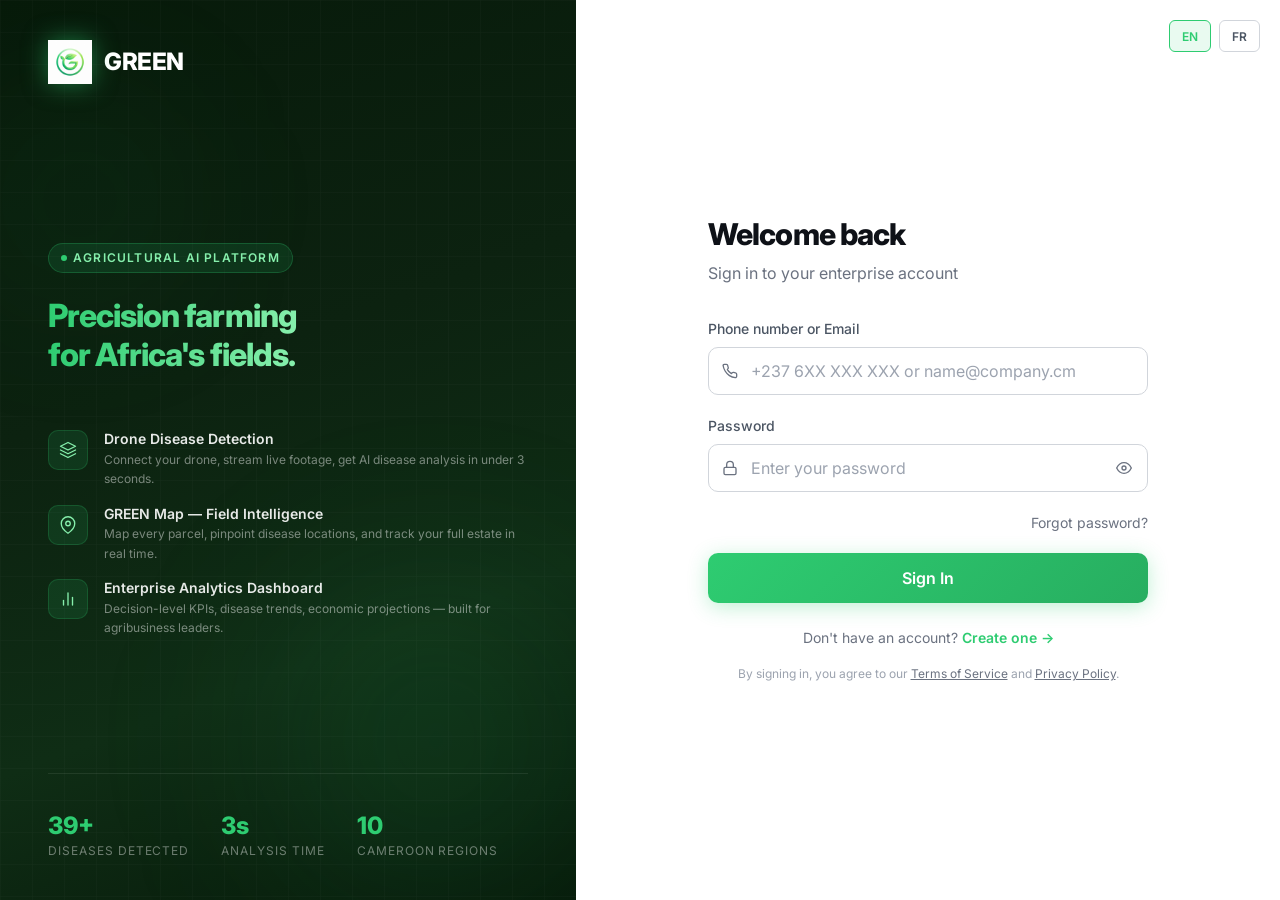
==== frontend/index.html @ cfe9265a "initial clean commit" ====
<!DOCTYPE html>
<html lang="en" data-theme="dark">
<!--
  GREEN App — Login Page
  Entry point of the platform. Users sign in with phone/email + password.
  Theme is applied immediately (before render) via utils.js to prevent flash.
-->
<head>
  <meta charset="UTF-8" />
  <meta name="viewport" content="width=device-width, initial-scale=1.0" />
  <title>GREEN — Sign In</title>
  <meta name="description" content="Sign in to GREEN, the agricultural intelligence platform for Cameroonian agribusiness." />

  <!-- Favicon (using the logo) -->
  <link rel="icon" type="image/jpeg" href="assets/logo.jpeg" />

  <!-- Google Fonts: Inter -->
  <link rel="preconnect" href="https://fonts.googleapis.com" />
  <link rel="preconnect" href="https://fonts.gstatic.com" crossorigin />
  <link href="https://fonts.googleapis.com/css2?family=Inter:wght@300;400;500;600;700;800&display=swap" rel="stylesheet" />

  <!-- Stylesheets (order matters) -->
  <link rel="stylesheet" href="css/variables.css" />
  <link rel="stylesheet" href="css/main.css" />
  <link rel="stylesheet" href="css/auth.css" />

  <!-- Apply theme before DOM renders to avoid flash of wrong theme -->
  <script>
    (function () {
      const saved = localStorage.getItem('green_theme');
      const prefersDark = window.matchMedia('(prefers-color-scheme: dark)').matches;
      const theme = saved || (prefersDark ? 'dark' : 'light');
      document.documentElement.setAttribute('data-theme', theme);
    })();
  </script>
</head>

<body>
  <div class="auth-page">

    <!-- Language Selector (Top Right) -->
    <div style="position: fixed; top: 20px; right: 20px; z-index: 100; display: flex; gap: 8px;">
      <button class="lang-btn-login active" id="langEnLogin" onclick="switchLoginLang('en')">EN</button>
      <button class="lang-btn-login" id="langFrLogin" onclick="switchLoginLang('fr')">FR</button>
    </div>

    <!-- Add this CSS for language buttons on login -->
    <style>
      .lang-btn-login {
        height: 32px;
        padding: 0 12px;
        border-radius: 6px;
        border: 1.5px solid var(--border-default);
        background: transparent;
        font-size: 12px;
        font-weight: 600;
        color: var(--text-secondary);
        font-family: var(--font-sans);
        cursor: pointer;
        transition: all 200ms ease-out;
      }
      .lang-btn-login:hover { border-color: var(--brand-primary); color: var(--brand-primary); }
      .lang-btn-login.active {
        border-color: var(--brand-primary);
        background: rgba(46, 204, 113, 0.1);
        color: var(--brand-primary);
      }
    </style>

    <!-- =========================================================
         LEFT PANEL — Branding & Value Proposition
         ========================================================= -->
    <aside class="auth-left" aria-hidden="true">
      <!-- Subtle grid pattern overlay -->
      <div class="auth-left-pattern"></div>

      <div class="auth-left-content">
        <!-- Logo -->
        <div class="auth-logo">
          <img src="assets/logo.jpeg" alt="GREEN Logo" />
          <span class="auth-logo-name" data-i18n="app.name">GREEN</span>
        </div>

        <!-- Headline section -->
        <div class="auth-headline">
          <!-- "AI Platform" pill tag -->
          <div class="auth-tag">
            <span class="auth-tag-dot"></span>
            <span data-i18n="auth.ai_platform">Agricultural AI Platform</span>
          </div>

          <h1 class="auth-title">
            <span data-i18n="auth.precision_farming">Precision farming</span><br />
            <span data-i18n="auth.for_africas_fields">for Africa's fields.</span>
          </h1>

          <p class="auth-subtitle" data-i18n="auth.monitor_crops">
          <!-- Feature list -->
          <div class="auth-features">
            <!-- Feature 1 -->
            <div class="auth-feature">
              <div class="auth-feature-icon">
                <!-- Drone icon -->
                <svg width="18" height="18" viewBox="0 0 24 24" fill="none" stroke="currentColor" stroke-width="1.8" stroke-linecap="round" stroke-linejoin="round">
                  <path d="M12 2L2 7l10 5 10-5-10-5z"/>
                  <path d="M2 17l10 5 10-5"/>
                  <path d="M2 12l10 5 10-5"/>
                </svg>
              </div>
              <div class="auth-feature-text">
                <h4>Drone Disease Detection</h4>
                <p>Connect your drone, stream live footage, get AI disease analysis in under 3 seconds.</p>
              </div>
            </div>

            <!-- Feature 2 -->
            <div class="auth-feature">
              <div class="auth-feature-icon">
                <!-- Map pin icon -->
                <svg width="18" height="18" viewBox="0 0 24 24" fill="none" stroke="currentColor" stroke-width="1.8" stroke-linecap="round" stroke-linejoin="round">
                  <path d="M21 10c0 7-9 13-9 13s-9-6-9-13a9 9 0 0 1 18 0z"/>
                  <circle cx="12" cy="10" r="3"/>
                </svg>
              </div>
              <div class="auth-feature-text">
                <h4>GREEN Map — Field Intelligence</h4>
                <p>Map every parcel, pinpoint disease locations, and track your full estate in real time.</p>
              </div>
            </div>

            <!-- Feature 3 -->
            <div class="auth-feature">
              <div class="auth-feature-icon">
                <!-- Chart icon -->
                <svg width="18" height="18" viewBox="0 0 24 24" fill="none" stroke="currentColor" stroke-width="1.8" stroke-linecap="round" stroke-linejoin="round">
                  <line x1="18" y1="20" x2="18" y2="10"/>
                  <line x1="12" y1="20" x2="12" y2="4"/>
                  <line x1="6"  y1="20" x2="6"  y2="14"/>
                </svg>
              </div>
              <div class="auth-feature-text">
                <h4>Enterprise Analytics Dashboard</h4>
                <p>Decision-level KPIs, disease trends, economic projections — built for agribusiness leaders.</p>
              </div>
            </div>
          </div><!-- /auth-features -->
        </div><!-- /auth-headline -->

        <!-- Stats row -->
        <div class="auth-stats">
          <div>
            <div class="auth-stat-value">39+</div>
            <div class="auth-stat-label">Diseases detected</div>
          </div>
          <div>
            <div class="auth-stat-value">3s</div>
            <div class="auth-stat-label">Analysis time</div>
          </div>
          <div>
            <div class="auth-stat-value">10</div>
            <div class="auth-stat-label">Cameroon regions</div>
          </div>
        </div>

      </div><!-- /auth-left-content -->
    </aside>

    <!-- =========================================================
         RIGHT PANEL — Login Form
         ========================================================= -->
    <main class="auth-right">
      <div class="auth-card">

        <!-- Mobile logo (visible only when left panel is hidden) -->
        <div class="auth-mobile-logo">
          <img src="assets/logo.jpeg" alt="GREEN Logo" />
          <span class="auth-mobile-logo-name">GREEN</span>
        </div>

        <!-- Card header -->
        <div class="auth-card-header">
          <h2 class="auth-greeting">Welcome back</h2>
          <p class="auth-description">Sign in to your enterprise account</p>
        </div>

        <!-- Global alert (shown on API error or success) -->
        <div id="loginAlert" class="alert" style="display:none;" role="alert"></div>

        <!-- Login form -->
        <form id="loginForm" class="auth-form" novalidate>

          <!-- Identifier: phone or email -->
          <div class="form-group">
            <label class="form-label" for="identifier">Phone number or Email</label>
            <div class="input-wrapper">
              <!-- Phone/Mail icon -->
              <span class="input-icon">
                <svg width="16" height="16" viewBox="0 0 24 24" fill="none" stroke="currentColor" stroke-width="2" stroke-linecap="round" stroke-linejoin="round">
                  <path d="M22 16.92v3a2 2 0 0 1-2.18 2 19.79 19.79 0 0 1-8.63-3.07A19.5 19.5 0 0 1 4.69 12a19.79 19.79 0 0 1-3.07-8.67A2 2 0 0 1 3.6 2h3a2 2 0 0 1 2 1.72c.127.96.361 1.903.7 2.81a2 2 0 0 1-.45 2.11L8.09 9.91a16 16 0 0 0 6 6l1.27-1.27a2 2 0 0 1 2.11-.45c.907.339 1.85.573 2.81.7A2 2 0 0 1 22 16.92z"/>
                </svg>
              </span>
              <input
                type="text"
                id="identifier"
                name="identifier"
                class="form-input"
                placeholder="+237 6XX XXX XXX or name@company.cm"
                autocomplete="username"
                inputmode="tel"
                required
              />
            </div>
            <span id="identifier_error" class="field-error"></span>
          </div>

          <!-- Password -->
          <div class="form-group">
            <label class="form-label" for="password">Password</label>
            <div class="input-wrapper">
              <!-- Lock icon -->
              <span class="input-icon">
                <svg width="16" height="16" viewBox="0 0 24 24" fill="none" stroke="currentColor" stroke-width="2" stroke-linecap="round" stroke-linejoin="round">
                  <rect x="3" y="11" width="18" height="11" rx="2" ry="2"/>
                  <path d="M7 11V7a5 5 0 0 1 10 0v4"/>
                </svg>
              </span>
              <input
                type="password"
                id="password"
                name="password"
                class="form-input has-action"
                placeholder="Enter your password"
                autocomplete="current-password"
                required
              />
              <!-- Show/Hide password toggle -->
              <button
                type="button"
                id="togglePassword"
                class="input-action"
                aria-label="Toggle password visibility"
              >
                <!-- Eye open (visible when password is hidden) -->
                <svg class="icon-eye-open" width="16" height="16" viewBox="0 0 24 24" fill="none" stroke="currentColor" stroke-width="2" stroke-linecap="round" stroke-linejoin="round">
                  <path d="M1 12s4-8 11-8 11 8 11 8-4 8-11 8-11-8-11-8z"/>
                  <circle cx="12" cy="12" r="3"/>
                </svg>
                <!-- Eye closed (visible when password is shown) -->
                <svg class="icon-eye-close" width="16" height="16" viewBox="0 0 24 24" fill="none" stroke="currentColor" stroke-width="2" stroke-linecap="round" stroke-linejoin="round" style="display:none;">
                  <path d="M17.94 17.94A10.07 10.07 0 0 1 12 20c-7 0-11-8-11-8a18.45 18.45 0 0 1 5.06-5.94M9.9 4.24A9.12 9.12 0 0 1 12 4c7 0 11 8 11 8a18.5 18.5 0 0 1-2.16 3.19m-6.72-1.07a3 3 0 1 1-4.24-4.24"/>
                  <line x1="1" y1="1" x2="23" y2="23"/>
                </svg>
              </button>
            </div>
            <span id="password_error" class="field-error"></span>
          </div>

          <!-- Forgot password -->
          <a href="#" class="forgot-password" tabindex="0">Forgot password?</a>

          <!-- Submit button -->
          <button
            type="submit"
            id="loginSubmitBtn"
            class="btn btn-primary btn-full btn-submit"
          >
            <span class="spinner"></span>
            <span class="btn-text">Sign In</span>
          </button>

        </form><!-- /loginForm -->

        <!-- Sign up redirect -->
        <p class="auth-footer">
          Don't have an account?
          <a href="/register">Create one &rarr;</a>
        </p>

        <!-- Legal -->
        <p class="auth-terms">
          By signing in, you agree to our
          <a href="#">Terms of Service</a> and <a href="#">Privacy Policy</a>.
        </p>

      </div><!-- /auth-card -->
    </main>

  </div><!-- /auth-page -->

  <!-- Scripts (load after DOM) -->
  <script src="js/utils.js"></script>
  <script src="js/api.js"></script>
  <script src="js/i18n.js"></script>
  <script src="js/auth.js"></script>
  
  <script>
    /**
     * Handle language switching on login page
     */
    function switchLoginLang(lang) {
      if (typeof i18n !== 'undefined') {
        i18n.setLanguage(lang);
        updateLoginLangButtons();
      }
    }

    function updateLoginLangButtons() {
      const lang = (typeof i18n !== 'undefined') ? i18n.getLang() : 'en';
      document.getElementById('langEnLogin').classList.toggle('active', lang === 'en');
      document.getElementById('langFrLogin').classList.toggle('active', lang === 'fr');
    }

    // Initialize on page load
    document.addEventListener('DOMContentLoaded', async () => {
      if (typeof i18n !== 'undefined') {
        await i18n.init();
        updateLoginLangButtons();
      }
    });
  </script>
</body>
</html>
---- frontend/css/variables.css ----
/* ============================================================
   GREEN App — CSS Design System Variables
   Single source of truth for all design tokens.
   Imported first by every page stylesheet.
   ============================================================ */

:root {
  /* ---- Brand Colors ---------------------------------------- */
  --green-50:        #F0FDF4;
  --green-100:       #DCFCE7;
  --green-200:       #BBF7D0;
  --green-300:       #86EFAC;
  --green-400:       #4ADE80;
  --green-500:       #22C55E;
  --green-600:       #16A34A;
  --green-700:       #15803D;
  --green-800:       #166534;
  --green-900:       #14532D;

  /* Brand accent shades */
  --brand-primary:   #2ECC71;   /* Main action green */
  --brand-mid:       #27AE60;   /* Hover state */
  --brand-dark:      #1E8449;   /* Active state / dark accents */
  --brand-darker:    #145A32;   /* Deep panels */
  --brand-darkest:   #0A2E1A;   /* Near-black green (left panel bg) */
  --brand-glow:      rgba(46, 204, 113, 0.30);
  --brand-glow-lg:   rgba(46, 204, 113, 0.18);

  /* ---- Semantic Tokens — Light Theme (default) ------------ */
  --bg-base:         #FFFFFF;
  --bg-subtle:       #F6F8FA;
  --bg-muted:        #EAECEF;
  --bg-hover:        #F0F2F5;
  --bg-emphasis:     #D5D9DF;

  --surface-1:       #FFFFFF;
  --surface-2:       #F9FAFB;
  --surface-3:       #F3F4F6;

  --text-primary:    #0E1117;
  --text-secondary:  #4B5563;
  --text-muted:      #6B7280;
  --text-disabled:   #9CA3AF;
  --text-inverse:    #FFFFFF;
  --text-brand:      #16A34A;

  --border-subtle:   #E5E7EB;
  --border-default:  #D1D5DB;
  --border-strong:   #9CA3AF;
  --border-brand:    #2ECC71;

  --input-bg:              #FFFFFF;
  --input-border:          #D1D5DB;
  --input-border-hover:    #9CA3AF;
  --input-border-focus:    #2ECC71;
  --input-ring:            rgba(46, 204, 113, 0.20);
  --input-placeholder:     #9CA3AF;

  /* ---- Semantic Tokens — Dark Theme ----------------------- */
  /* Applied when <html data-theme="dark"> */
  --dark-bg-base:        #0D1117;
  --dark-bg-subtle:      #161B22;
  --dark-bg-muted:       #21262D;
  --dark-bg-hover:       #1C2128;
  --dark-bg-emphasis:    #30363D;

  --dark-surface-1:      #161B22;
  --dark-surface-2:      #21262D;
  --dark-surface-3:      #2D333B;

  --dark-text-primary:   #E6EDF3;
  --dark-text-secondary: #8B949E;
  --dark-text-muted:     #6E7681;
  --dark-text-disabled:  #484F58;

  --dark-border-subtle:  #21262D;
  --dark-border-default: #30363D;
  --dark-border-strong:  #484F58;

  --dark-input-bg:           #0D1117;
  --dark-input-border:       #30363D;
  --dark-input-border-hover: #484F58;
  --dark-input-border-focus: #2ECC71;
  --dark-input-ring:         rgba(46, 204, 113, 0.15);
  --dark-input-placeholder:  #6E7681;

  /* ---- Status / Feedback Colors --------------------------- */
  --color-success:     #22C55E;
  --color-success-bg:  #DCFCE7;
  --color-success-border: #86EFAC;

  --color-warning:     #F59E0B;
  --color-warning-bg:  #FEF3C7;
  --color-warning-border: #FCD34D;

  --color-error:       #EF4444;
  --color-error-bg:    #FEE2E2;
  --color-error-border: #FCA5A5;

  --color-info:        #3B82F6;
  --color-info-bg:     #DBEAFE;
  --color-info-border: #93C5FD;

  /* ---- Typography ----------------------------------------- */
  --font-sans: 'Inter', -apple-system, BlinkMacSystemFont, 'Segoe UI',
               Helvetica, Arial, sans-serif;
  --font-mono: 'JetBrains Mono', 'Fira Code', 'Courier New', monospace;

  --text-xs:   0.75rem;     /* 12px */
  --text-sm:   0.875rem;    /* 14px */
  --text-base: 1rem;        /* 16px */
  --text-lg:   1.125rem;    /* 18px */
  --text-xl:   1.25rem;     /* 20px */
  --text-2xl:  1.5rem;      /* 24px */
  --text-3xl:  1.875rem;    /* 30px */
  --text-4xl:  2.25rem;     /* 36px */
  --text-5xl:  3rem;        /* 48px */

  --weight-light:     300;
  --weight-regular:   400;
  --weight-medium:    500;
  --weight-semibold:  600;
  --weight-bold:      700;
  --weight-extrabold: 800;

  --leading-none:    1;
  --leading-tight:   1.25;
  --leading-snug:    1.375;
  --leading-normal:  1.5;
  --leading-relaxed: 1.625;

  /* ---- Spacing -------------------------------------------- */
  --sp-0:  0;
  --sp-1:  0.25rem;   /*  4px */
  --sp-2:  0.5rem;    /*  8px */
  --sp-3:  0.75rem;   /* 12px */
  --sp-4:  1rem;      /* 16px */
  --sp-5:  1.25rem;   /* 20px */
  --sp-6:  1.5rem;    /* 24px */
  --sp-8:  2rem;      /* 32px */
  --sp-10: 2.5rem;    /* 40px */
  --sp-12: 3rem;      /* 48px */
  --sp-16: 4rem;      /* 64px */
  --sp-20: 5rem;      /* 80px */
  --sp-24: 6rem;      /* 96px */

  /* ---- Border Radius -------------------------------------- */
  --radius-xs:   4px;
  --radius-sm:   6px;
  --radius-md:   10px;
  --radius-lg:   14px;
  --radius-xl:   20px;
  --radius-2xl:  28px;
  --radius-full: 9999px;

  /* ---- Shadows -------------------------------------------- */
  --shadow-xs:    0 1px 2px rgba(0,0,0,0.05);
  --shadow-sm:    0 1px 3px rgba(0,0,0,0.08), 0 1px 2px rgba(0,0,0,0.05);
  --shadow-md:    0 4px 6px rgba(0,0,0,0.07), 0 2px 4px rgba(0,0,0,0.05);
  --shadow-lg:    0 10px 15px rgba(0,0,0,0.08), 0 4px 6px rgba(0,0,0,0.05);
  --shadow-xl:    0 20px 25px rgba(0,0,0,0.10), 0 10px 10px rgba(0,0,0,0.04);
  --shadow-brand: 0 4px 20px rgba(46, 204, 113, 0.30);
  --shadow-brand-hover: 0 6px 28px rgba(46, 204, 113, 0.45);
  --shadow-inset: inset 0 2px 4px rgba(0,0,0,0.06);

  /* ---- Z-Index Stack -------------------------------------- */
  --z-below:    -1;
  --z-base:      0;
  --z-raised:    10;
  --z-dropdown:  100;
  --z-sticky:    200;
  --z-overlay:   300;
  --z-modal:     400;
  --z-toast:     500;
  --z-tooltip:   600;

  /* ---- Motion / Transitions ------------------------------- */
  --ease-out:    cubic-bezier(0.0, 0.0, 0.2, 1);
  --ease-in:     cubic-bezier(0.4, 0.0, 1, 1);
  --ease-inout:  cubic-bezier(0.4, 0.0, 0.2, 1);
  --ease-spring: cubic-bezier(0.34, 1.56, 0.64, 1);

  --dur-fast:   100ms;
  --dur-base:   200ms;
  --dur-slow:   350ms;
  --dur-slower: 500ms;

  /* ---- Layout --------------------------------------------- */
  --sidebar-width:     260px;
  --header-height:     64px;
  --content-max-width: 1280px;
}

/* =============================================================
   DARK THEME — Override semantic tokens
   Applied via JS: document.documentElement.setAttribute('data-theme', 'dark')
   ============================================================= */
[data-theme="dark"] {
  --bg-base:         var(--dark-bg-base);
  --bg-subtle:       var(--dark-bg-subtle);
  --bg-muted:        var(--dark-bg-muted);
  --bg-hover:        var(--dark-bg-hover);
  --bg-emphasis:     var(--dark-bg-emphasis);

  --surface-1:       var(--dark-surface-1);
  --surface-2:       var(--dark-surface-2);
  --surface-3:       var(--dark-surface-3);

  --text-primary:    var(--dark-text-primary);
  --text-secondary:  var(--dark-text-secondary);
  --text-muted:      var(--dark-text-muted);
  --text-disabled:   var(--dark-text-disabled);

  --border-subtle:   var(--dark-border-subtle);
  --border-default:  var(--dark-border-default);
  --border-strong:   var(--dark-border-strong);

  --input-bg:              var(--dark-input-bg);
  --input-border:          var(--dark-input-border);
  --input-border-hover:    var(--dark-input-border-hover);
  --input-border-focus:    var(--dark-input-border-focus);
  --input-ring:            var(--dark-input-ring);
  --input-placeholder:     var(--dark-input-placeholder);

  /* Shadows are darker/stronger in dark mode */
  --shadow-sm: 0 1px 3px rgba(0,0,0,0.40), 0 1px 2px rgba(0,0,0,0.30);
  --shadow-md: 0 4px 6px rgba(0,0,0,0.40), 0 2px 4px rgba(0,0,0,0.30);
  --shadow-lg: 0 10px 15px rgba(0,0,0,0.50), 0 4px 6px rgba(0,0,0,0.30);
}
---- frontend/css/main.css ----
/* ============================================================
   GREEN App — Global Base Styles
   Reset, base typography, utility classes, reusable components.
   Imported after variables.css on every page.
   ============================================================ */

/* ---- Reset & Box Model ------------------------------------- */
*, *::before, *::after {
  box-sizing: border-box;
  margin: 0;
  padding: 0;
}

html {
  font-size: 16px;
  -webkit-text-size-adjust: 100%;
  scroll-behavior: smooth;
  /* Theme transition: smooth switch when toggling dark/light */
  transition: background-color var(--dur-slow) var(--ease-inout),
              color var(--dur-slow) var(--ease-inout);
}

body {
  font-family: var(--font-sans);
  font-size: var(--text-base);
  line-height: var(--leading-normal);
  color: var(--text-primary);
  background-color: var(--bg-base);
  -webkit-font-smoothing: antialiased;
  -moz-osx-font-smoothing: grayscale;
  min-height: 100vh;
}

/* ---- Links ------------------------------------------------- */
a {
  color: var(--brand-primary);
  text-decoration: none;
  transition: color var(--dur-base) var(--ease-out),
              opacity var(--dur-base) var(--ease-out);
}
a:hover { color: var(--brand-mid); }
a:focus-visible {
  outline: 2px solid var(--brand-primary);
  outline-offset: 2px;
  border-radius: var(--radius-xs);
}

/* ---- Images ------------------------------------------------ */
img, svg { display: block; max-width: 100%; }

/* ---- Lists ------------------------------------------------- */
ul, ol { list-style: none; }

/* ---- Headings ---------------------------------------------- */
h1, h2, h3, h4, h5, h6 {
  font-weight: var(--weight-semibold);
  line-height: var(--leading-tight);
  color: var(--text-primary);
}

/* ---- Forms Reset ------------------------------------------- */
input, textarea, select, button {
  font-family: inherit;
  font-size: inherit;
}

button { cursor: pointer; }

/* ============================================================
   UTILITY CLASSES
   ============================================================ */

/* ---- Text utilities ---------------------------------------- */
.text-xs        { font-size: var(--text-xs); }
.text-sm        { font-size: var(--text-sm); }
.text-base      { font-size: var(--text-base); }
.text-lg        { font-size: var(--text-lg); }
.text-xl        { font-size: var(--text-xl); }
.text-2xl       { font-size: var(--text-2xl); }
.text-3xl       { font-size: var(--text-3xl); }
.text-4xl       { font-size: var(--text-4xl); }

.text-primary   { color: var(--text-primary); }
.text-secondary { color: var(--text-secondary); }
.text-muted     { color: var(--text-muted); }
.text-brand     { color: var(--brand-primary); }
.text-success   { color: var(--color-success); }
.text-error     { color: var(--color-error); }
.text-warning   { color: var(--color-warning); }

.font-regular   { font-weight: var(--weight-regular); }
.font-medium    { font-weight: var(--weight-medium); }
.font-semibold  { font-weight: var(--weight-semibold); }
.font-bold      { font-weight: var(--weight-bold); }

.text-center    { text-align: center; }
.text-left      { text-align: left; }
.text-right     { text-align: right; }

.uppercase      { text-transform: uppercase; letter-spacing: 0.08em; }
.tracking-wide  { letter-spacing: 0.05em; }

/* ---- Spacing utilities ------------------------------------- */
.mt-2  { margin-top: var(--sp-2); }
.mt-4  { margin-top: var(--sp-4); }
.mt-6  { margin-top: var(--sp-6); }
.mt-8  { margin-top: var(--sp-8); }
.mb-2  { margin-bottom: var(--sp-2); }
.mb-4  { margin-bottom: var(--sp-4); }
.mb-6  { margin-bottom: var(--sp-6); }
.mb-8  { margin-bottom: var(--sp-8); }

/* ---- Flex utilities ---------------------------------------- */
.flex            { display: flex; }
.flex-col        { flex-direction: column; }
.items-center    { align-items: center; }
.justify-center  { justify-content: center; }
.justify-between { justify-content: space-between; }
.gap-2           { gap: var(--sp-2); }
.gap-3           { gap: var(--sp-3); }
.gap-4           { gap: var(--sp-4); }
.gap-6           { gap: var(--sp-6); }
.flex-1          { flex: 1; }
.flex-shrink-0   { flex-shrink: 0; }

/* ============================================================
   REUSABLE COMPONENTS
   ============================================================ */

/* ---- Button Base ------------------------------------------ */
.btn {
  display: inline-flex;
  align-items: center;
  justify-content: center;
  gap: var(--sp-2);
  padding: 0 var(--sp-6);
  height: 46px;
  font-size: var(--text-base);
  font-weight: var(--weight-semibold);
  border: none;
  border-radius: var(--radius-md);
  cursor: pointer;
  transition:
    background-color var(--dur-base) var(--ease-out),
    box-shadow var(--dur-base) var(--ease-out),
    transform var(--dur-fast) var(--ease-out),
    opacity var(--dur-base) var(--ease-out);
  white-space: nowrap;
  user-select: none;
  position: relative;
  overflow: hidden;
}
.btn:active { transform: translateY(1px); }
.btn:disabled {
  opacity: 0.55;
  cursor: not-allowed;
  transform: none;
}
/* Full-width variant */
.btn-full { width: 100%; }

/* Primary — green gradient */
.btn-primary {
  background: linear-gradient(135deg, var(--brand-primary) 0%, var(--brand-mid) 100%);
  color: #ffffff;
  box-shadow: var(--shadow-brand);
}
.btn-primary:hover:not(:disabled) {
  background: linear-gradient(135deg, var(--brand-mid) 0%, var(--brand-dark) 100%);
  box-shadow: var(--shadow-brand-hover);
  transform: translateY(-1px);
}

/* Secondary — outlined */
.btn-secondary {
  background: transparent;
  color: var(--brand-primary);
  border: 1.5px solid var(--brand-primary);
}
.btn-secondary:hover:not(:disabled) {
  background: var(--brand-glow-lg);
}

/* Ghost — transparent */
.btn-ghost {
  background: transparent;
  color: var(--text-secondary);
  border: 1.5px solid var(--border-default);
}
.btn-ghost:hover:not(:disabled) {
  background: var(--bg-hover);
  color: var(--text-primary);
}

/* ---- Loading Spinner inside Button ------------------------- */
.btn .spinner {
  width: 18px;
  height: 18px;
  border: 2.5px solid rgba(255,255,255,0.35);
  border-top-color: #ffffff;
  border-radius: 50%;
  animation: spin 0.7s linear infinite;
  display: none;
}
.btn.loading .spinner    { display: block; }
.btn.loading .btn-text   { display: none; }

/* ---- Form Group -------------------------------------------- */
.form-group {
  display: flex;
  flex-direction: column;
  gap: var(--sp-2);
}

.form-label {
  font-size: var(--text-sm);
  font-weight: var(--weight-medium);
  color: var(--text-secondary);
}

/* ---- Input Field ------------------------------------------- */
.input-wrapper {
  position: relative;
  display: flex;
  align-items: center;
}

.input-icon {
  position: absolute;
  left: 14px;
  display: flex;
  align-items: center;
  pointer-events: none;
  color: var(--text-muted);
  transition: color var(--dur-base) var(--ease-out);
  z-index: 1;
}

.form-input {
  width: 100%;
  height: 48px;
  padding: 0 var(--sp-4) 0 42px;  /* Left padding for icon */
  background: var(--input-bg);
  border: 1.5px solid var(--input-border);
  border-radius: var(--radius-md);
  color: var(--text-primary);
  font-size: var(--text-base);
  transition:
    border-color var(--dur-base) var(--ease-out),
    box-shadow var(--dur-base) var(--ease-out),
    background-color var(--dur-slow) var(--ease-inout);
  outline: none;
}
.form-input::placeholder { color: var(--input-placeholder); }
.form-input:hover:not(:focus) { border-color: var(--input-border-hover); }
.form-input:focus {
  border-color: var(--input-border-focus);
  box-shadow: 0 0 0 3px var(--input-ring);
}
.form-input:focus + .input-icon,
.input-wrapper:focus-within .input-icon { color: var(--brand-primary); }

/* Input with action button on the right (e.g., password show/hide) */
.form-input.has-action { padding-right: 48px; }

.input-action {
  position: absolute;
  right: 12px;
  display: flex;
  align-items: center;
  background: none;
  border: none;
  padding: 4px;
  color: var(--text-muted);
  cursor: pointer;
  border-radius: var(--radius-xs);
  transition: color var(--dur-base) var(--ease-out);
}
.input-action:hover { color: var(--text-primary); }

/* ---- Input Error State ------------------------------------- */
.form-input.error { border-color: var(--color-error); }
.form-input.error:focus { box-shadow: 0 0 0 3px rgba(239,68,68,0.18); }
.field-error {
  font-size: var(--text-xs);
  color: var(--color-error);
  margin-top: 2px;
  display: none;  /* Shown via JS when there's an error */
}
.field-error.visible { display: block; }

/* ---- Alert / Toast Messages -------------------------------- */
.alert {
  display: flex;
  align-items: flex-start;
  gap: var(--sp-3);
  padding: var(--sp-3) var(--sp-4);
  border-radius: var(--radius-md);
  font-size: var(--text-sm);
  border: 1px solid transparent;
  margin-bottom: var(--sp-4);
  animation: slideDown 0.3s var(--ease-out);
}
.alert-error {
  background: var(--color-error-bg);
  border-color: var(--color-error-border);
  color: #991B1B;
}
.alert-success {
  background: var(--color-success-bg);
  border-color: var(--color-success-border);
  color: #166534;
}
[data-theme="dark"] .alert-error {
  background: rgba(239,68,68,0.12);
  border-color: rgba(239,68,68,0.30);
  color: #FCA5A5;
}
[data-theme="dark"] .alert-success {
  background: rgba(34,197,94,0.12);
  border-color: rgba(34,197,94,0.30);
  color: #86EFAC;
}

/* ---- Divider ----------------------------------------------- */
.divider {
  display: flex;
  align-items: center;
  gap: var(--sp-3);
  color: var(--text-muted);
  font-size: var(--text-xs);
  text-transform: uppercase;
  letter-spacing: 0.06em;
}
.divider::before, .divider::after {
  content: '';
  flex: 1;
  height: 1px;
  background: var(--border-subtle);
}

/* ---- Badge ------------------------------------------------- */
.badge {
  display: inline-flex;
  align-items: center;
  gap: 4px;
  padding: 3px 10px;
  border-radius: var(--radius-full);
  font-size: var(--text-xs);
  font-weight: var(--weight-medium);
}
.badge-green {
  background: rgba(46, 204, 113, 0.15);
  color: var(--brand-dark);
  border: 1px solid rgba(46, 204, 113, 0.30);
}
[data-theme="dark"] .badge-green {
  background: rgba(46, 204, 113, 0.12);
  color: var(--green-300);
  border-color: rgba(46, 204, 113, 0.20);
}

/* ============================================================
   ANIMATIONS
   ============================================================ */

@keyframes spin {
  from { transform: rotate(0deg); }
  to   { transform: rotate(360deg); }
}

@keyframes fadeIn {
  from { opacity: 0; }
  to   { opacity: 1; }
}

@keyframes slideDown {
  from { opacity: 0; transform: translateY(-8px); }
  to   { opacity: 1; transform: translateY(0); }
}

@keyframes slideUp {
  from { opacity: 0; transform: translateY(12px); }
  to   { opacity: 1; transform: translateY(0); }
}

@keyframes scaleIn {
  from { opacity: 0; transform: scale(0.97); }
  to   { opacity: 1; transform: scale(1); }
}

/* ---- Scrollbar (WebKit) ------------------------------------ */
::-webkit-scrollbar { width: 6px; height: 6px; }
::-webkit-scrollbar-track { background: transparent; }
::-webkit-scrollbar-thumb {
  background: var(--border-default);
  border-radius: var(--radius-full);
}
::-webkit-scrollbar-thumb:hover { background: var(--border-strong); }

/* ---- Selection colour -------------------------------------- */
::selection {
  background: rgba(46, 204, 113, 0.25);
  color: var(--text-primary);
}
---- frontend/css/auth.css ----
/* ============================================================
   GREEN App — Auth Pages Styles
   Used by: index.html (Login) and register.html (Register)
   ============================================================ */

/* ---- Full-page Auth Layout --------------------------------- */
.auth-page {
  min-height: 100vh;
  display: flex;
}

/* =============================================================
   LEFT PANEL — Branding / Value Proposition
   Fixed dark green panel with animated background.
   ============================================================= */
.auth-left {
  width: 45%;
  min-height: 100vh;
  background: linear-gradient(160deg, #071A0A 0%, #0C2210 40%, #0F2D15 70%, #071A0A 100%);
  position: relative;
  display: flex;
  flex-direction: column;
  padding: var(--sp-10) var(--sp-12);
  overflow: hidden;
  flex-shrink: 0;
}

/* ---- Animated background blobs ----------------------------- */
.auth-left::before,
.auth-left::after {
  content: '';
  position: absolute;
  border-radius: 50%;
  filter: blur(80px);
  pointer-events: none;
  z-index: 0;
}
/* Large bottom-right blob */
.auth-left::before {
  width: 480px;
  height: 480px;
  background: radial-gradient(circle, rgba(46,204,113,0.14) 0%, transparent 70%);
  bottom: -80px;
  right: -100px;
  animation: blobPulse 8s ease-in-out infinite alternate;
}
/* Small top-left blob */
.auth-left::after {
  width: 280px;
  height: 280px;
  background: radial-gradient(circle, rgba(39,174,96,0.10) 0%, transparent 70%);
  top: 60px;
  left: -60px;
  animation: blobPulse 10s ease-in-out infinite alternate-reverse;
}

@keyframes blobPulse {
  0%   { transform: scale(1) translate(0, 0); opacity: 0.8; }
  50%  { transform: scale(1.15) translate(20px, -15px); opacity: 1; }
  100% { transform: scale(0.9) translate(-10px, 20px); opacity: 0.6; }
}

/* ---- Subtle grid / pattern overlay ------------------------- */
.auth-left-pattern {
  position: absolute;
  inset: 0;
  z-index: 0;
  opacity: 0.04;
  background-image:
    linear-gradient(rgba(255,255,255,0.5) 1px, transparent 1px),
    linear-gradient(90deg, rgba(255,255,255,0.5) 1px, transparent 1px);
  background-size: 32px 32px;
}

/* ---- Content stacked over the background ------------------- */
.auth-left-content {
  position: relative;
  z-index: 1;
  display: flex;
  flex-direction: column;
  height: 100%;
}

/* ---- Logo area --------------------------------------------- */
.auth-logo {
  display: flex;
  align-items: center;
  gap: var(--sp-3);
  margin-bottom: var(--sp-16);
}

.auth-logo img {
  width: 44px;
  height: 44px;
  object-fit: contain;
  filter: drop-shadow(0 0 12px rgba(46,204,113,0.5));
}

.auth-logo-name {
  font-size: var(--text-2xl);
  font-weight: var(--weight-extrabold);
  color: #FFFFFF;
  letter-spacing: -0.02em;
}

/* ---- Main headline ----------------------------------------- */
.auth-headline {
  flex: 1;
  display: flex;
  flex-direction: column;
  justify-content: center;
}

.auth-tag {
  display: inline-flex;
  align-items: center;
  gap: 6px;
  padding: 5px 12px;
  background: rgba(46, 204, 113, 0.12);
  border: 1px solid rgba(46, 204, 113, 0.25);
  border-radius: var(--radius-full);
  color: var(--green-300);
  font-size: var(--text-xs);
  font-weight: var(--weight-semibold);
  text-transform: uppercase;
  letter-spacing: 0.10em;
  margin-bottom: var(--sp-6);
  width: fit-content;
}

.auth-tag-dot {
  width: 6px;
  height: 6px;
  background: var(--brand-primary);
  border-radius: 50%;
  animation: dotBlink 2s ease-in-out infinite;
}
@keyframes dotBlink {
  0%, 100% { opacity: 1; }
  50% { opacity: 0.3; }
}

.auth-title {
  font-size: clamp(1.75rem, 2.5vw, 2.5rem);
  font-weight: var(--weight-extrabold);
  color: #FFFFFF;
  line-height: 1.2;
  letter-spacing: -0.03em;
  margin-bottom: var(--sp-4);
}

.auth-title span {
  /* Gradient text highlight */
  background: linear-gradient(90deg, #2ECC71, #86EFAC);
  -webkit-background-clip: text;
  -webkit-text-fill-color: transparent;
  background-clip: text;
}

.auth-subtitle {
  font-size: var(--text-base);
  color: rgba(255,255,255,0.55);
  line-height: var(--leading-relaxed);
  max-width: 380px;
  margin-bottom: var(--sp-10);
}

/* ---- Feature list ------------------------------------------ */
.auth-features {
  display: flex;
  flex-direction: column;
  gap: var(--sp-4);
}

.auth-feature {
  display: flex;
  align-items: flex-start;
  gap: var(--sp-4);
}

.auth-feature-icon {
  width: 40px;
  height: 40px;
  border-radius: var(--radius-md);
  background: rgba(46, 204, 113, 0.12);
  border: 1px solid rgba(46, 204, 113, 0.20);
  display: flex;
  align-items: center;
  justify-content: center;
  flex-shrink: 0;
  color: var(--green-300);
}

.auth-feature-text h4 {
  font-size: var(--text-sm);
  font-weight: var(--weight-semibold);
  color: rgba(255,255,255,0.90);
  margin-bottom: 2px;
}
.auth-feature-text p {
  font-size: var(--text-xs);
  color: rgba(255,255,255,0.45);
  line-height: var(--leading-relaxed);
}

/* ---- Stats row at the bottom ------------------------------ */
.auth-stats {
  display: flex;
  gap: var(--sp-8);
  padding-top: var(--sp-10);
  border-top: 1px solid rgba(255,255,255,0.08);
  margin-top: var(--sp-10);
}

.auth-stat-value {
  font-size: var(--text-2xl);
  font-weight: var(--weight-extrabold);
  color: var(--brand-primary);
  line-height: 1;
  margin-bottom: 4px;
}
.auth-stat-label {
  font-size: var(--text-xs);
  color: rgba(255,255,255,0.40);
  text-transform: uppercase;
  letter-spacing: 0.08em;
}

/* =============================================================
   RIGHT PANEL — Form Area
   ============================================================= */
.auth-right {
  flex: 1;
  display: flex;
  flex-direction: column;
  align-items: center;
  justify-content: center;
  padding: var(--sp-12) var(--sp-8);
  background: var(--bg-base);
  overflow-y: auto;
  transition: background-color var(--dur-slow) var(--ease-inout);
}

/* ---- Form Card -------------------------------------------- */
.auth-card {
  width: 100%;
  max-width: 440px;
  animation: scaleIn 0.4s var(--ease-spring);
}

/* ---- Card Header ------------------------------------------ */
.auth-card-header {
  margin-bottom: var(--sp-8);
}

.auth-greeting {
  font-size: var(--text-3xl);
  font-weight: var(--weight-extrabold);
  color: var(--text-primary);
  letter-spacing: -0.03em;
  margin-bottom: var(--sp-2);
  line-height: 1.2;
}

.auth-description {
  font-size: var(--text-base);
  color: var(--text-muted);
  line-height: var(--leading-relaxed);
}

/* ---- Form -------------------------------------------------- */
.auth-form {
  display: flex;
  flex-direction: column;
  gap: var(--sp-5);
}

/* ---- Row layout for first/last name ----------------------- */
.form-row {
  display: grid;
  grid-template-columns: 1fr 1fr;
  gap: var(--sp-4);
}

/* ---- Section label ---------------------------------------- */
.form-section-label {
  font-size: var(--text-xs);
  font-weight: var(--weight-semibold);
  text-transform: uppercase;
  letter-spacing: 0.10em;
  color: var(--text-muted);
  margin-bottom: var(--sp-1);
  padding-bottom: var(--sp-3);
  border-bottom: 1px solid var(--border-subtle);
}

/* ---- Select (dropdown) ------------------------------------ */
.form-select {
  width: 100%;
  height: 48px;
  padding: 0 var(--sp-4) 0 42px;
  background: var(--input-bg);
  border: 1.5px solid var(--input-border);
  border-radius: var(--radius-md);
  color: var(--text-primary);
  font-size: var(--text-base);
  appearance: none;
  cursor: pointer;
  outline: none;
  transition: border-color var(--dur-base), box-shadow var(--dur-base);
  background-image: url("data:image/svg+xml,%3Csvg xmlns='http://www.w3.org/2000/svg' width='16' height='16' viewBox='0 0 24 24' fill='none' stroke='%236B7280' stroke-width='2'%3E%3Cpath d='m6 9 6 6 6-6'/%3E%3C/svg%3E");
  background-repeat: no-repeat;
  background-position: right 12px center;
  padding-right: 40px;
}
.form-select:hover { border-color: var(--input-border-hover); }
.form-select:focus {
  border-color: var(--input-border-focus);
  box-shadow: 0 0 0 3px var(--input-ring);
}

/* ---- Password strength indicator -------------------------- */
.password-strength {
  display: flex;
  gap: 4px;
  margin-top: var(--sp-2);
}
.strength-bar {
  flex: 1;
  height: 3px;
  border-radius: var(--radius-full);
  background: var(--border-subtle);
  transition: background-color var(--dur-base);
}
.strength-bar.weak   { background: var(--color-error); }
.strength-bar.medium { background: var(--color-warning); }
.strength-bar.strong { background: var(--color-success); }

.strength-label {
  font-size: var(--text-xs);
  color: var(--text-muted);
  margin-top: 4px;
}

/* ---- Forgot Password link --------------------------------- */
.forgot-password {
  display: block;
  text-align: right;
  font-size: var(--text-sm);
  color: var(--text-muted);
  margin-top: -var(--sp-3);
  transition: color var(--dur-base);
}
.forgot-password:hover { color: var(--brand-primary); }

/* ---- Auth Footer (sign up / sign in redirect) ------------ */
.auth-footer {
  text-align: center;
  margin-top: var(--sp-6);
  font-size: var(--text-sm);
  color: var(--text-muted);
}
.auth-footer a {
  color: var(--brand-primary);
  font-weight: var(--weight-semibold);
}
.auth-footer a:hover { text-decoration: underline; }

/* ---- Submit button custom state --------------------------- */
.btn-submit {
  height: 50px;
  font-size: var(--text-base);
  border-radius: var(--radius-md);
}

/* ---- Terms note ------------------------------------------- */
.auth-terms {
  text-align: center;
  font-size: var(--text-xs);
  color: var(--text-disabled);
  margin-top: var(--sp-4);
  line-height: var(--leading-relaxed);
}
.auth-terms a {
  color: var(--text-muted);
  text-decoration: underline;
}

/* =============================================================
   RESPONSIVE — Stack panels on mobile / tablet
   ============================================================= */
@media (max-width: 900px) {
  .auth-left {
    display: none;  /* Hide branding panel on small screens */
  }
  .auth-right {
    padding: var(--sp-8) var(--sp-4);
  }
}

@media (max-width: 480px) {
  .auth-card { max-width: 100%; }
  .form-row { grid-template-columns: 1fr; }
  .auth-greeting { font-size: var(--text-2xl); }
}

/* Show a small logo on mobile (since left panel is hidden) */
@media (max-width: 900px) {
  .auth-mobile-logo {
    display: flex;
    align-items: center;
    gap: var(--sp-2);
    margin-bottom: var(--sp-8);
  }
  .auth-mobile-logo img { width: 36px; height: 36px; }
  .auth-mobile-logo-name {
    font-size: var(--text-xl);
    font-weight: var(--weight-extrabold);
    color: var(--text-primary);
  }
}
@media (min-width: 901px) {
  .auth-mobile-logo { display: none; }
}
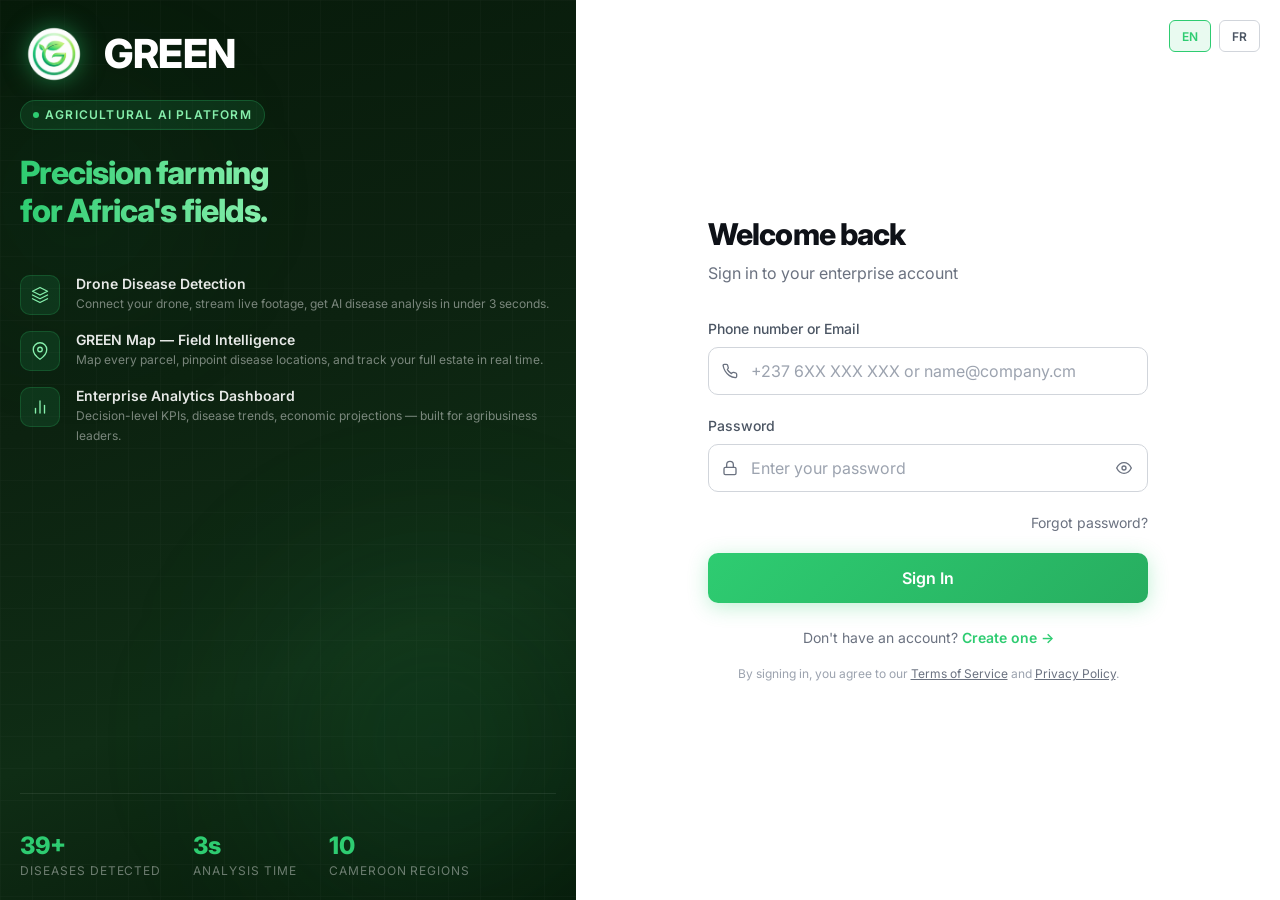
==== commit c62e9f50: "New commit" ====
--- a/frontend/index.html
+++ b/frontend/index.html
@@ -12,7 +12,7 @@
   <meta name="description" content="Sign in to GREEN, the agricultural intelligence platform for Cameroonian agribusiness." />
 
   <!-- Favicon (using the logo) -->
-  <link rel="icon" type="image/jpeg" href="assets/logo.jpeg" />
+  <link rel="icon" type="image/png" href="assets/logo.png" />
 
   <!-- Google Fonts: Inter -->
   <link rel="preconnect" href="https://fonts.googleapis.com" />
@@ -65,6 +65,17 @@
         background: rgba(46, 204, 113, 0.1);
         color: var(--brand-primary);
       }
+
+      /* Stronger login-page branding sizing */
+      .auth-page .auth-logo img {
+        width: 4.25rem !important;
+        height: 4.25rem !important;
+        min-width: 4.25rem;
+      }
+      .auth-page .auth-logo-name {
+        font-size: 2.5rem !important;
+        line-height: 1;
+      }
     </style>
 
     <!-- =========================================================
@@ -77,7 +88,7 @@
       <div class="auth-left-content">
         <!-- Logo -->
         <div class="auth-logo">
-          <img src="assets/logo.jpeg" alt="GREEN Logo" />
+          <img src="assets/logo.png" alt="GREEN Logo" />
           <span class="auth-logo-name" data-i18n="app.name">GREEN</span>
         </div>
 
@@ -173,7 +184,7 @@
 
         <!-- Mobile logo (visible only when left panel is hidden) -->
         <div class="auth-mobile-logo">
-          <img src="assets/logo.jpeg" alt="GREEN Logo" />
+          <img src="assets/logo.png" alt="GREEN Logo" />
           <span class="auth-mobile-logo-name">GREEN</span>
         </div>
 
--- a/frontend/css/auth.css
+++ b/frontend/css/auth.css
@@ -20,7 +20,7 @@
   position: relative;
   display: flex;
   flex-direction: column;
-  padding: var(--sp-10) var(--sp-12);
+  padding: var(--sp-5) var(--sp-5);
   overflow: hidden;
   flex-shrink: 0;
 }
@@ -79,6 +79,7 @@
   display: flex;
   flex-direction: column;
   height: 100%;
+  gap: var(--sp-3);
 }
 
 /* ---- Logo area --------------------------------------------- */
@@ -86,29 +87,47 @@
   display: flex;
   align-items: center;
   gap: var(--sp-3);
-  margin-bottom: var(--sp-16);
+  margin-bottom: 0;
 }
 
 .auth-logo img {
-  width: 44px;
-  height: 44px;
+  width: 3rem;
+  height: 3rem;
   object-fit: contain;
   filter: drop-shadow(0 0 12px rgba(46,204,113,0.5));
 }
 
 .auth-logo-name {
-  font-size: var(--text-2xl);
+  font-size: 2rem;
   font-weight: var(--weight-extrabold);
   color: #FFFFFF;
   letter-spacing: -0.02em;
 }
 
+.auth-left .auth-logo {
+  gap: 1rem;
+  align-items: center;
+}
+
+.auth-left .auth-logo img,
+.auth-page .auth-logo img {
+  width: 4.25rem !important;
+  height: 4.25rem !important;
+  min-width: 4.25rem;
+}
+
+.auth-left .auth-logo-name,
+.auth-page .auth-logo-name {
+  font-size: 2.5rem !important;
+  line-height: 1;
+}
+
 /* ---- Main headline ----------------------------------------- */
 .auth-headline {
   flex: 1;
   display: flex;
   flex-direction: column;
-  justify-content: center;
+  justify-content: flex-start;
 }
 
 .auth-tag {
@@ -146,7 +165,7 @@
   color: #FFFFFF;
   line-height: 1.2;
   letter-spacing: -0.03em;
-  margin-bottom: var(--sp-4);
+  margin-bottom: var(--sp-1);
 }
 
 .auth-title span {
